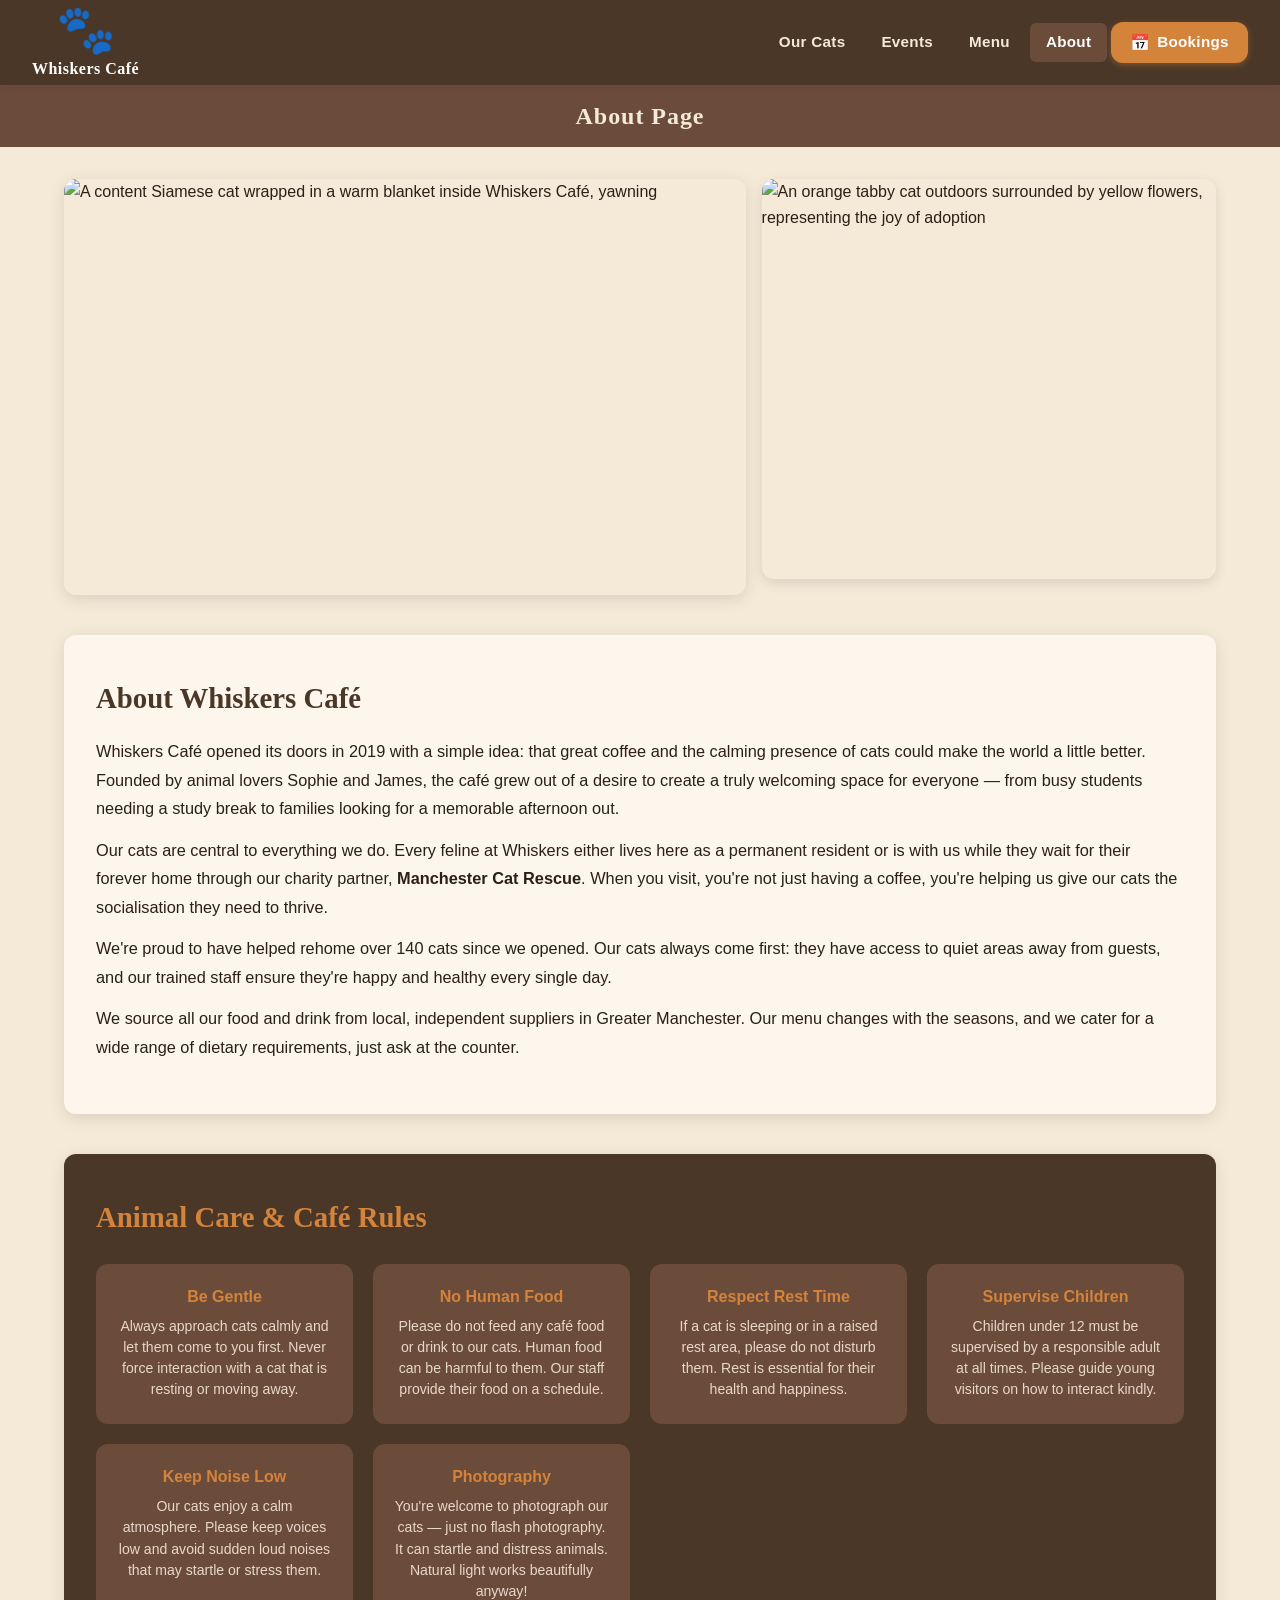
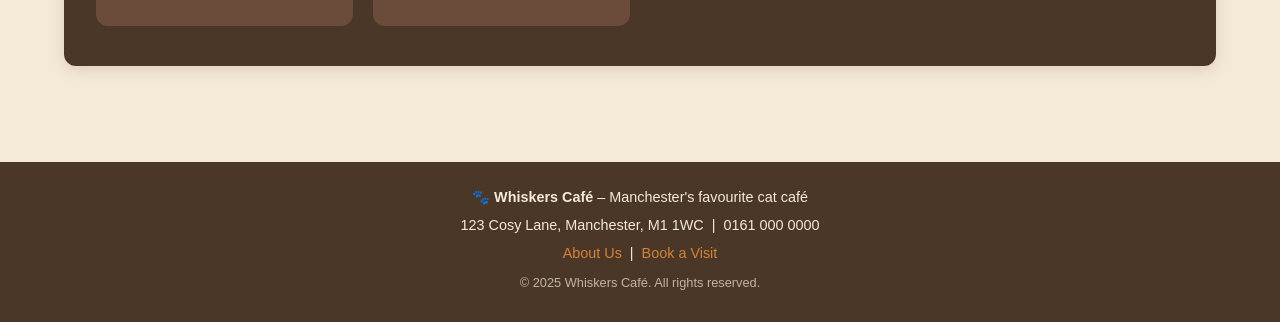
==== Pages/about.html @ 0d64968f "Add files via upload" ====
<!DOCTYPE html>
<html lang="en">
<head>
  <meta charset="UTF-8" />
  <meta name="viewport" content="width=device-width, initial-scale=1.0" />
  <title>Whiskers Café – About</title>
  <link rel="stylesheet" href="../CSS/style.css" />
</head>
<body>

  <!-- NAVIGATION BAR (shared) -->
  <nav class="navbar" role="navigation" aria-label="Main navigation">
    <a href="index.html" class="nav-logo" aria-label="Whiskers Café home">
      <span class="paw-icon" aria-hidden="true">🐾</span>
      <span class="logo-text">Whiskers Café</span>
    </a>
    <button class="nav-toggle" aria-controls="nav-links" aria-expanded="false"
            aria-label="Toggle navigation menu">
      <span></span><span></span><span></span>
    </button>
    <ul class="nav-links" id="nav-links" role="list">
      <li><a href="OurCats.html">Our Cats</a></li>
      <li><a href="events.html">Events</a></li>
      <li><a href="menu.html">Menu</a></li>
      <li><a href="about.html" class="active">About</a></li>
      <li>
        <a href="bookings.html" class="btn-booking">
          <span class="cal-icon" aria-hidden="true">📅</span>
          Bookings
        </a>
      </li>
    </ul>
  </nav>

  <!-- PAGE TITLE BANNER -->
  <div class="page-banner">
    <h1>About Page</h1>
  </div>


  <!-- MAIN CONTENT-->
  <main class="about-main">

    <!-- ── Photo gallery mosaic ──
         Large image on the left spanning both rows;
         Two smaller images stacked on the right. -->
    <section class="about-gallery" aria-label="Photo gallery of our cats and café">

      <!-- Large left image -->
      <div class="gallery-large">
        <img
          src="../Digital Assets/YawningCat.jpg"
          alt="A content Siamese cat wrapped in a warm blanket inside Whiskers Café, yawning"
          loading="lazy"
        />
      </div>

    

      <!-- Bottom-right smaller image -->
      <div class="gallery-small">
        <img
          src="../Digital Assets/LittleCat.jpg"
          alt="An orange tabby cat outdoors surrounded by yellow flowers, representing the joy of adoption"
          loading="lazy"
        />
      </div>

    </section>
    <!-- end about gallery -->


    <!-- ── About Whiskers Café description ── -->
    <section class="about-description" aria-label="About Whiskers Café">

      <h2>About Whiskers Café</h2>

      <p>
        Whiskers Café opened its doors in 2019 with a simple idea: that great coffee
        and the calming presence of cats could make the world a little better.
        Founded by animal lovers Sophie and James, the café grew out of a desire to
        create a truly welcoming space for everyone — from busy students needing a
        study break to families looking for a memorable afternoon out.
      </p>

      <p>
        Our cats are central to everything we do. Every feline at Whiskers either
        lives here as a permanent resident or is with us while they wait for their
        forever home through our charity partner, <strong>Manchester Cat Rescue</strong>.
        When you visit, you're not just having a coffee, you're helping us give our
        cats the socialisation they need to thrive.
      </p>

      <p>
        We're proud to have helped rehome over 140 cats since we opened. Our cats
        always come first: they have access to quiet areas away from guests, and
        our trained staff ensure they're happy and healthy every single day.
      </p>

      <p>
        We source all our food and drink from local, independent suppliers in
        Greater Manchester. Our menu changes with the seasons, and we cater for a
        wide range of dietary requirements, just ask at the counter.
      </p>

    </section>
    <!-- end about description -->


    <!-- ── Animal Care & Rules ──
         Displayed as an attractive grid of icon-led rule cards -->
    <section class="rules-section" aria-label="Animal care rules and guidelines">

      <h2>Animal Care &amp; Café Rules</h2>

      <!-- Grid of individual rule cards -->
      <div class="rules-grid">

        <!-- Rule card 1 -->
        <div class="rule-card">
          
          <h3>Be Gentle</h3>
          <p>Always approach cats calmly and let them come to you first.
             Never force interaction with a cat that is resting or moving away.</p>
        </div>

        <!-- Rule card 2 -->
        <div class="rule-card">
          
          <h3>No Human Food</h3>
          <p>Please do not feed any café food or drink to our cats.
             Human food can be harmful to them. Our staff provide their food on a schedule.</p>
        </div>

        <!-- Rule card 3 -->
        <div class="rule-card">
          
          <h3>Respect Rest Time</h3>
          <p>If a cat is sleeping or in a raised rest area, please do not
             disturb them. Rest is essential for their health and happiness.</p>
        </div>

        <!-- Rule card 4 -->
        <div class="rule-card">
          
          <h3>Supervise Children</h3>
          <p>Children under 12 must be supervised by a responsible adult at all
             times. Please guide young visitors on how to interact kindly.</p>
        </div>

        <!-- Rule card 5 -->
        <div class="rule-card">
          
          <h3>Keep Noise Low</h3>
          <p>Our cats enjoy a calm atmosphere. Please keep voices low and avoid
             sudden loud noises that may startle or stress them.</p>
        </div>

        <!-- Rule card 6 -->
        <div class="rule-card">
          
          <h3>Photography</h3>
          <p>You're welcome to photograph our cats — just no flash photography.
             It can startle and distress animals. Natural light works beautifully anyway!</p>
        </div>

      </div>
      <!-- end rules grid -->

    </section>
    <!-- end rules section -->

  </main>


  <!-- FOOTER (shared) -->
  <footer>
    <p>🐾 <strong>Whiskers Café</strong> – Manchester's favourite cat café</p>
    <p>123 Cosy Lane, Manchester, M1 1WC &nbsp;|&nbsp; 0161 000 0000</p>
    <p>
      <a href="about.html">About Us</a> &nbsp;|&nbsp;
      <a href="bookings.html">Book a Visit</a>
    </p>
    <p style="margin-top:0.5rem; font-size:0.8rem; opacity:0.7;">
      &copy; 2025 Whiskers Café. All rights reserved.
    </p>
  </footer>

  <script src="../JS/Script.js"></script>
</body>
</html>
---- CSS/style.css ----
/* TABLE OF CONTENTS:
   1. CSS Variables & Reset
   2. Global / Base Styles
   3. Navigation Bar (shared across all pages)
   4. Page Title Banner (shared across all pages)
   5. Footer (shared across all pages)
   6. HOME PAGE
   7. OUR CATS PAGE
   8. EVENTS PAGE
   9. MENU PAGE 
   10.ABOUT PAGE
   11.BOOKINGS PAGE
   12.Responsiveness / Media Queries
  = */


/* 
   1. CSS VARIABLES & RESET */

/* CSS custom properties (variables) for the colour scheme.
   Changing a value here updates it everywhere on the site. */
:root {
  --beige:        #f5ead8;   /* Light beige – main page background       */
  --cream:        #fdf6ec;   /* Cream – card & form backgrounds           */
  --brown-dark:   #4a3728;   /* Dark brown – nav, headings, card bodies   */
  --brown-mid:    #6b4c3b;   /* Mid brown – secondary backgrounds         */
  --brown-light:  #8b6653;   /* Light brown – borders, subtle accents     */
  --orange:       #d4833a;   /* Warm orange – primary highlight / CTAs    */
  --orange-hover: #b85e25;   /* Darker orange – button hover states       */
  --white:        #ffffff;
  --text-dark:    #2c1f16;   /* Very dark brown for body text             */
  --shadow:       rgba(74, 55, 40, 0.15);

  --font-display: 'Playfair Display', Georgia, serif;   /* headings        */
  --font-body:    'Lato', Arial, sans-serif;            /* body / UI text  */

  --radius:  12px;   /* Standard border-radius for cards / buttons */
  --radius-sm: 6px;
  --transition: 0.3s ease;
}

/* Universal box-sizing reset – prevents padding from adding to element width */
*, *::before, *::after {
  box-sizing: border-box;
  margin: 0;
  padding: 0;
}

/* ============================================================
   2. GLOBAL / BASE STYLES
   ============================================================ */

/* Base page styling shared by all pages */
body {
  background-color: var(--beige);
  color: var(--text-dark);
  font-family: var(--font-body);
  font-size: 16px;
  line-height: 1.6;
  min-height: 100vh;
}

/* Import Google Fonts for the display (heading) and body typefaces */
@import url('https://fonts.googleapis.com/css2?family=Playfair+Display:wght@400;600;700&family=Lato:wght@300;400;700&display=swap');

/* Smooth scrolling for any anchor links */
html { scroll-behavior: smooth; }

/* All images are responsive by default */
img {
  max-width: 100%;
  height: auto;
  display: block;
}

/* Utility – visually hidden but accessible to screen readers */
.sr-only {
  position: absolute;
  width: 1px; height: 1px;
  overflow: hidden;
  clip: rect(0,0,0,0);
  white-space: nowrap;
}

/* ============================================================
   3. NAVIGATION BAR
   Shared component – appears on every page
   ============================================================ */

/* Outer nav wrapper */
.navbar {
  background-color: var(--brown-dark);
  padding: 0 2rem;
  display: flex;
  align-items: center;
  justify-content: space-between;
  flex-wrap: wrap;
  gap: 0.5rem;
  min-height: 70px;
  position: sticky;
  top: 0;
  z-index: 1000;   /* Sits above all page content when scrolling */
  box-shadow: 0 2px 8px var(--shadow);
}

/* Logo block – sits on the left of the nav */
.nav-logo {
  display: flex;
  flex-direction: column;
  align-items: center;
  justify-content: center;
  gap: 0.3rem;
  text-decoration: none;
  padding: 0.4rem 0;
}

/* Paw print icon inside the logo */
.nav-logo .paw-icon {
  font-size: 3rem;
  line-height: 1;
}

/* Café name text next to the paw icon */
.nav-logo .logo-text {
  font-family: var(--font-display);
  font-size: 1rem;
  font-weight: 700;
  color: var(--white);
  letter-spacing: 0.03em;
  line-height: 1.2;
}

/* Container for the navigation links */
.nav-links {
  display: flex;
  align-items: center;
  gap: 0.25rem;
  list-style: none;
  flex-wrap: wrap;
}

/* Individual nav link anchor tags */
.nav-links a {
  display: inline-block;
  padding: 0.45rem 1rem;
  color: var(--beige);
  text-decoration: none;
  font-weight: 600;
  font-size: 0.95rem;
  border-radius: var(--radius-sm);
  transition: background var(--transition), color var(--transition);
  letter-spacing: 0.02em;
}

/* Hover state for standard nav links */
.nav-links a:hover,
.nav-links a:focus {
  background-color: var(--brown-light);
  color: var(--white);
  outline: none;
}

/* Active page indicator – highlights the current page link */
.nav-links a.active {
  background-color: var(--brown-mid);
  color: var(--white);
}

/* ── Bookings button – must stand out from other nav links ── */
.nav-links .btn-booking {
  background-color: var(--orange);
  color: var(--white);
  padding: 0.5rem 1.2rem;
  border-radius: var(--radius);
  display: flex;
  align-items: center;
  gap: 0.4rem;
  font-weight: 700;
  font-size: 0.95rem;
  box-shadow: 0 2px 6px rgba(212, 131, 58, 0.4);
  transition: background var(--transition), transform var(--transition), box-shadow var(--transition);
}

/* Hover animation for the Bookings button – slight lift effect */
.nav-links .btn-booking:hover,
.nav-links .btn-booking:focus {
  background-color: var(--orange-hover);
  transform: translateY(-2px);
  box-shadow: 0 4px 12px rgba(212, 131, 58, 0.5);
  outline: none;
}

/* Calendar icon inside the Bookings button */
.nav-links .btn-booking .cal-icon {
  font-size: 1rem;
}

/* Hamburger toggle button – hidden on desktop, shown on mobile */
.nav-toggle {
  display: none;
  flex-direction: column;
  gap: 5px;
  background: none;
  border: none;
  cursor: pointer;
  padding: 0.4rem;
}

.nav-toggle span {
  display: block;
  width: 25px;
  height: 3px;
  background-color: var(--beige);
  border-radius: 3px;
  transition: transform var(--transition), opacity var(--transition);
}

/* ============================================================
   4. PAGE TITLE BANNER
   The strip below the nav showing the page name
   ============================================================ */

.page-banner {
  background-color: var(--brown-mid);
  padding: 0.75rem 2rem;
  text-align: center;
}

.page-banner h1 {
  font-family: var(--font-display);
  color: var(--beige);
  font-size: 1.5rem;
  font-weight: 600;
  letter-spacing: 0.04em;
}

/* ============================================================
   5. FOOTER
   Shared component at the bottom of every page
   ============================================================ */

footer {
  background-color: var(--brown-dark);
  color: var(--beige);
  text-align: center;
  padding: 1.5rem 2rem;
  margin-top: 3rem;
  font-size: 0.9rem;
}

footer p { margin-bottom: 0.3rem; }
footer a { color: var(--orange); text-decoration: none; }
footer a:hover { text-decoration: underline; }


/* ============================================================
   6. HOME PAGE
   Styles specific to index.html
   ============================================================ */

/* ── Main content wrapper on the homepage ── */
.home-main {
  max-width: 1200px;
  margin: 0 auto;
  padding: 2rem 1.5rem 3rem;
}

/* ── Section 1: Hero split layout ──
   Left = intro text, Right = hero cat image */
.hero-section {
  display: grid;
  grid-template-columns: 1fr 1fr;
  gap: 2rem;
  align-items: center;
  margin-bottom: 3rem;
}

/* Dark brown text box used for intro copy */
.hero-text-box {
  background-color: var(--brown-dark);
  color: var(--white);
  padding: 2.5rem 2rem;
  border-radius: var(--radius);
  box-shadow: 0 4px 16px var(--shadow);
}

.hero-text-box h2 {
  font-family: var(--font-display);
  font-size: 2rem;
  color: var(--orange);
  margin-bottom: 1rem;
  line-height: 1.3;
}

.hero-text-box p {
  font-size: 1.05rem;
  line-height: 1.7;
  margin-bottom: 1rem;
  color: #f0e6d8;
}

/* CTA button inside the hero text box */
.hero-text-box .btn-cta {
  display: inline-block;
  margin-top: 0.5rem;
  background-color: var(--orange);
  color: var(--white);
  padding: 0.7rem 1.6rem;
  border-radius: var(--radius);
  font-weight: 700;
  text-decoration: none;
  transition: background var(--transition), transform var(--transition);
}

.hero-text-box .btn-cta:hover {
  background-color: var(--orange-hover);
  transform: translateY(-2px);
}

/* Hero image on the right side */
.hero-image {
  border-radius: var(--radius);
  overflow: hidden;
  box-shadow: 0 6px 24px var(--shadow);
  height: 100%;
  min-height: 320px;
}

.hero-image img {
  width: 100%;
  height: 100%;
  object-fit: cover;
}

/* ── Section 2: Cat of the Week ──
   Left = text, Right = image + caption */
.cotw-section {
  background-color: var(--cream);
  border-radius: var(--radius);
  padding: 2rem;
  display: grid;
  grid-template-columns: 1fr 1fr;
  gap: 2rem;
  align-items: start;
  box-shadow: 0 4px 16px var(--shadow);
}

/* Left column heading and info */
.cotw-text h2 {
  font-family: var(--font-display);
  font-size: 1.8rem;
  color: var(--brown-dark);
  margin-bottom: 0.5rem;
}

.cotw-text .cotw-name {
  font-size: 1.4rem;
  font-weight: 700;
  color: var(--orange);
  margin-bottom: 1rem;
}

.cotw-text p {
  color: var(--text-dark);
  margin-bottom: 0.75rem;
  line-height: 1.7;
}

/* Traits badge list */
.cotw-traits {
  display: flex;
  flex-wrap: wrap;
  gap: 0.5rem;
  margin: 1rem 0;
  list-style: none;
}

.cotw-traits li {
  background-color: var(--brown-dark);
  color: var(--beige);
  padding: 0.3rem 0.9rem;
  border-radius: 20px;
  font-size: 0.85rem;
  font-weight: 600;
}

/* Adoption badge */
.adoption-badge {
  display: inline-block;
  background-color: var(--orange);
  color: var(--white);
  padding: 0.4rem 1rem;
  border-radius: var(--radius);
  font-weight: 700;
  font-size: 0.9rem;
  margin-top: 0.5rem;
}

/* Right column: image + caption underneath */
.cotw-image-col {
  display: flex;
  flex-direction: column;
  gap: 1rem;
}

.cotw-image-col img {
  width: 100%;
  border-radius: var(--radius);
  box-shadow: 0 4px 12px var(--shadow);
  object-fit: cover;
  max-height: 340px;
}

/* Caption box beneath the cat of the week image */
.cotw-caption {
  background-color: var(--brown-dark);
  color: var(--white);
  padding: 1rem 1.25rem;
  border-radius: var(--radius);
  font-size: 0.95rem;
  line-height: 1.6;
}


/* ============================================================
   7. OUR CATS PAGE
   Styles specific to cats.html
   ============================================================ */

/* ── Filter bar ── */
.cats-main {
  max-width: 1200px;
  margin: 0 auto;
  padding: 2rem 1.5rem 3rem;
}

/* Filter / sort controls row */
.filter-bar {
  display: flex;
  gap: 0.75rem;
  flex-wrap: wrap;
  margin-bottom: 2rem;
  align-items: center;
}

.filter-bar label {
  font-weight: 700;
  color: var(--brown-dark);
  margin-right: 0.25rem;
}

/* Individual filter buttons (Age / Personality / Status) */
.filter-btn {
  background-color: var(--brown-dark);
  color: var(--beige);
  border: 2px solid transparent;
  padding: 0.45rem 1.1rem;
  border-radius: var(--radius);
  font-size: 0.9rem;
  font-weight: 600;
  cursor: pointer;
  font-family: var(--font-body);
  transition: background var(--transition), border-color var(--transition), transform var(--transition);
}

.filter-btn:hover,
.filter-btn.active-filter {
  background-color: var(--orange);
  border-color: var(--orange-hover);
  transform: translateY(-1px);
}

/* ── Cat profile grid ── */
.cats-grid {
  display: grid;
  grid-template-columns: repeat(3, 1fr);
  gap: 1.75rem;
}

/* Individual cat card */
.cat-card {
  background-color: var(--cream);
  border-radius: var(--radius);
  overflow: hidden;
  box-shadow: 0 4px 12px var(--shadow);
  transition: transform var(--transition), box-shadow var(--transition);
  cursor: pointer;
}

/* Hover effect – card lifts and shadow deepens */
.cat-card:hover {
  transform: translateY(-6px);
  box-shadow: 0 10px 28px rgba(74, 55, 40, 0.25);
}

/* Photo area at the top of each card */
.cat-card-img {
  width: 100%;
  height: 210px;
  object-fit: cover;
}

/* Text area below the photo */
.cat-card-body {
  background-color: var(--brown-dark);
  padding: 1.1rem 1.25rem 1.25rem;
  color: var(--white);
}

.cat-card-body h3 {
  font-family: var(--font-display);
  font-size: 1.25rem;
  color: var(--orange);
  margin-bottom: 0.3rem;
}

.cat-card-body .cat-meta {
  font-size: 0.88rem;
  color: #d8c5b0;
  margin-bottom: 0.5rem;
}

.cat-card-body p {
  font-size: 0.92rem;
  line-height: 1.55;
  color: #f0e6d8;
  margin-bottom: 0.75rem;
}

/* Adoption status badge inside each cat card */
.status-badge {
  display: inline-block;
  padding: 0.25rem 0.8rem;
  border-radius: 20px;
  font-size: 0.8rem;
  font-weight: 700;
  letter-spacing: 0.04em;
  text-transform: uppercase;
}

.status-available {
  background-color: #2e7d32;   /* Green – cat is available to adopt */
  color: #fff;
}

.status-reserved {
  background-color: #e65100;   /* Orange – cat has been reserved */
  color: #fff;
}

.status-resident {
  background-color: var(--brown-light);   /* Brown – permanent café cat */
  color: #fff;
}


/* ============================================================
   8. EVENTS PAGE
   Styles specific to events.html
   ============================================================ */

.events-main {
  max-width: 1200px;
  margin: 0 auto;
  padding: 2rem 1.5rem 3rem;
}

/* Two-column alternating layout for events (image | text) */
.event-card {
  display: grid;
  grid-template-columns: 1fr 1fr;
  gap: 2rem;
  margin-bottom: 2.5rem;
  background-color: var(--cream);
  border-radius: var(--radius);
  overflow: hidden;
  box-shadow: 0 4px 16px var(--shadow);
  transition: transform var(--transition);
}

.event-card:hover {
  transform: translateY(-4px);
}

/* Every second event reverses the column order so
   images alternate left and right for visual variety */
.event-card.reverse {
  direction: rtl;   /* reverses the visual column order  */
}

.event-card.reverse > * {
  direction: ltr;   /* reset text direction inside children */
}

/* Image side of an event card */
.event-img {
  width: 120%;
  height: 400px;
  object-fit: cover;
}

/* Text / info side of an event card */
.event-info {
  padding: 2rem 1.75rem;
  display: flex;
  flex-direction: column;
  justify-content: center;
  background-color: var(--brown-dark);
  color: var(--white);
}

.event-info .event-date {
  font-size: 0.85rem;
  font-weight: 700;
  color: var(--orange);
  text-transform: uppercase;
  letter-spacing: 0.08em;
  margin-bottom: 0.5rem;
}

.event-info h2 {
  font-family: var(--font-display);
  font-size: 1.6rem;
  color: var(--beige);
  margin-bottom: 0.75rem;
  line-height: 1.3;
}

.event-info p {
  font-size: 0.97rem;
  line-height: 1.65;
  color: #f0e6d8;
  margin-bottom: 1rem;
}

/* "Book a Spot" button inside event cards */
.btn-event {
  display: inline-block;
  background-color: var(--orange);
  color: var(--white);
  padding: 0.6rem 1.4rem;
  border-radius: var(--radius);
  font-weight: 700;
  text-decoration: none;
  align-self: flex-start;
  transition: background var(--transition), transform var(--transition);
}

.btn-event:hover {
  background-color: var(--orange-hover);
  transform: translateY(-2px);
}


/* ============================================================
   9. MENU PAGE
   Styles specific to menu.html
   ============================================================ */

.menu-main {
  max-width: 1200px;
  margin: 0 auto;
  padding: 2rem 1.5rem 3rem;
}

/* Section heading for Food / Drinks categories */
.menu-category-title {
  font-family: var(--font-display);
  font-size: 1.7rem;
  color: var(--brown-dark);
  margin: 2rem 0 1rem;
  padding-bottom: 0.5rem;
  border-bottom: 3px solid var(--orange);
  display: inline-block;
}

/* Grid of menu item cards – three per row */
.menu-grid {
  display: grid;
  grid-template-columns: repeat(3, 1fr);
  gap: 1.75rem;
  margin-bottom: 2rem;
}

/* Individual menu card */
.menu-card {
  background-color: var(--brown-dark);
  border-radius: var(--radius);
  overflow: hidden;
  box-shadow: 0 4px 12px var(--shadow);
  transition: transform var(--transition);
}

.menu-card:hover {
  transform: translateY(-5px);
}

/* Food / drink photo */
.menu-card-img {
  display: block;
  width: 100%;
  height: 220px;
  object-fit: cover;
}

/* Make the image respect the card's rounded corners at the top
   so the page background or cream doesn't show through. */
.menu-card-img {
  border-top-left-radius: var(--radius);
  border-top-right-radius: var(--radius);
}

/* Card text area */
.menu-card-body {
  background-color: var(--brown-dark);
  color: var(--white);
  padding: 1rem 1.2rem 1.2rem;
  border-bottom-left-radius: var(--radius);
  border-bottom-right-radius: var(--radius);
}

.menu-card-body h3 {
  font-family: var(--font-display);
  font-size: 1.15rem;
  color: var(--orange);
  margin-bottom: 0.3rem;
}

.menu-card-body p {
  font-size: 0.9rem;
  color: #f0e6d8;
  line-height: 1.5;
  margin-bottom: 0.6rem;
}

/* Price displayed at the bottom of each menu card */
.menu-price {
  font-size: 1.15rem;
  font-weight: 700;
  color: var(--beige);
}


/* ============================================================
   10. ABOUT PAGE
   Styles specific to about.html
   ============================================================ */

.about-main {
  max-width: 1200px;
  margin: 0 auto;
  padding: 2rem 1.5rem 3rem;
}

/* Gallery mosaic at the top of the About page */
.about-gallery {
  display: grid;
  /* Large left photo + two stacked right photos */
  grid-template-columns: 1.5fr 1fr;
  grid-template-rows: auto auto;
  gap: 1rem;
  margin-bottom: 2.5rem;
}

.about-gallery .gallery-large {
  grid-row: 1 / 3;   /* Spans both rows on the left */
  border-radius: var(--radius);
  overflow: hidden;
  box-shadow: 0 4px 16px var(--shadow);
}

.about-gallery .gallery-large img {
  width: 100%;
  height: 100%;
  object-fit: cover;
  min-height: 320px;
}

.about-gallery .gallery-small {
  border-radius: var(--radius);
  overflow: hidden;
  box-shadow: 0 4px 12px var(--shadow);
}

.about-gallery .gallery-small img {
  width: 100%;
  height: 400px;
  object-fit: cover;
}


.img-shift-down {
  object-fit: cover;
  object-position: 50% 50%; /* center the image crop horizontally and vertically */
}

/* About text / description block */
.about-description {
  background-color: var(--cream);
  border-radius: var(--radius);
  padding: 2.5rem 2rem;
  box-shadow: 0 4px 16px var(--shadow);
  margin-bottom: 2.5rem;
}

.about-description h2 {
  font-family: var(--font-display);
  font-size: 1.8rem;
  color: var(--brown-dark);
  margin-bottom: 1rem;
}

.about-description p {
  color: var(--text-dark);
  line-height: 1.75;
  margin-bottom: 0.8rem;
  font-size: 1.02rem;
}

/* ── Animal Care & Rules section ── */
.rules-section {
  background-color: var(--brown-dark);
  color: var(--white);
  border-radius: var(--radius);
  padding: 2.5rem 2rem;
  box-shadow: 0 4px 16px var(--shadow);
}

.rules-section h2 {
  font-family: var(--font-display);
  font-size: 1.8rem;
  color: var(--orange);
  margin-bottom: 1.5rem;
}

/* Grid of individual rule cards */
.rules-grid {
  display: grid;
  grid-template-columns: repeat(auto-fit, minmax(220px, 1fr));
  gap: 1.25rem;
}

/* Single rule card */
.rule-card {
  background-color: var(--brown-mid);
  border-radius: var(--radius);
  padding: 1.25rem 1.25rem 1.5rem;
  text-align: center;
  transition: transform var(--transition);
}

.rule-card:hover {
  transform: translateY(-4px);
}

/* Large emoji / icon at the top of each rule card */
.rule-icon {
  font-size: 2.4rem;
  display: block;
  margin-bottom: 0.75rem;
}

.rule-card h3 {
  font-size: 1rem;
  font-weight: 700;
  color: var(--orange);
  margin-bottom: 0.4rem;
}

.rule-card p {
  font-size: 0.88rem;
  color: #e8d8c8;
  line-height: 1.5;
}


/* ============================================================
   11. BOOKINGS PAGE
   Styles specific to bookings.html
   ============================================================ */

.bookings-main {
  max-width: 1200px;
  margin: 0 auto;
  padding: 2rem 1.5rem 3rem;
}

/* Top split layout: info text | cat photo */
.bookings-intro {
  display: grid;
  grid-template-columns: 1fr 1fr;
  gap: 2rem;
  align-items: stretch;
  margin-bottom: 2.5rem;
}

/* Left dark text box with introductory information */
.bookings-info-box {
  background-color: var(--brown-dark);
  color: var(--white);
  padding: 2rem 1.75rem;
  border-radius: var(--radius);
  box-shadow: 0 4px 16px var(--shadow);
}

.bookings-info-box h2 {
  font-family: var(--font-display);
  font-size: 1.6rem;
  color: var(--orange);
  margin-bottom: 1rem;
}

.bookings-info-box p {
  line-height: 1.7;
  color: #f0e6d8;
  margin-bottom: 0.75rem;
}

/* Detail items (icon + text) */
.booking-detail {
  display: flex;
  align-items: center;
  gap: 0.6rem;
  margin-bottom: 0.6rem;
  font-size: 0.95rem;
}

.booking-detail .detail-icon { font-size: 1.2rem; }

/* Right side cat image */
.bookings-img {
  border-radius: var(--radius);
  overflow: hidden;
  box-shadow: 0 4px 16px var(--shadow);
}

.bookings-img img {
  width: 100%;
  height: 100%;
  object-fit: cover;
  min-height: 280px;
}

/* ── Booking form ── */
.booking-form-wrapper {
  background-color: var(--cream);
  border-radius: var(--radius);
  padding: 2.5rem 2rem;
  box-shadow: 0 4px 16px var(--shadow);
  max-width: 680px;
  margin: 0 auto;
  overflow: visible;
}

.booking-form-wrapper h2 {
  font-family: var(--font-display);
  font-size: 1.6rem;
  color: var(--brown-dark);
  margin-bottom: 1.5rem;
  text-align: center;
}

/* Each form row (label + input stacked) */
.form-group {
  margin-bottom: 1.25rem;
}

/* Form labels */
.form-group label {
  display: block;
  font-weight: 700;
  color: var(--brown-dark);
  margin-bottom: 0.4rem;
  font-size: 0.95rem;
}

/* Inputs, selects and textareas share the same base style */
.form-group input,
.form-group select,
.form-group textarea {
  width: 100%;
  padding: 0.7rem 1rem;
  border: 2px solid var(--brown-light);
  border-radius: var(--radius-sm);
  background-color: var(--white);
  color: var(--text-dark);
  font-family: var(--font-body);
  font-size: 0.97rem;
  transition: border-color var(--transition), box-shadow var(--transition);
  position: relative;
}

.form-group select {
  -webkit-appearance: menulist-button;
  appearance: menulist-button;
  z-index: 9999 !important;
  position: relative !important;
  background-color: var(--white);
}

/* Focused field gets an orange outline ring */
.form-group input:focus,
.form-group select:focus,
.form-group textarea:focus {
  outline: none;
  border-color: var(--orange);
  box-shadow: 0 0 0 3px rgba(212, 131, 58, 0.2);
}

/* Terms and conditions checkbox row */
.form-check {
  display: flex;
  align-items: flex-start;
  gap: 0.6rem;
  margin-bottom: 1.5rem;
}

.form-check input[type="checkbox"] {
  width: 18px;
  height: 18px;
  min-width: 18px;
  margin-top: 0.1rem;
  accent-color: var(--orange);
  cursor: pointer;
}

.form-check label {
  font-size: 0.92rem;
  color: var(--text-dark);
  cursor: pointer;
}

/* Submit button */
.btn-submit {
  width: 100%;
  padding: 0.85rem;
  background-color: var(--orange);
  color: var(--white);
  border: none;
  border-radius: var(--radius);
  font-family: var(--font-body);
  font-size: 1.05rem;
  font-weight: 700;
  cursor: pointer;
  letter-spacing: 0.04em;
  transition: background var(--transition), transform var(--transition), box-shadow var(--transition);
}

.btn-submit:hover,
.btn-submit:focus {
  background-color: var(--orange-hover);
  transform: translateY(-2px);
  box-shadow: 0 4px 14px rgba(212, 131, 58, 0.4);
}

/* ── Validation error messages ── */
.error-msg {
  color: #c62828;
  font-size: 0.85rem;
  margin-top: 0.3rem;
  display: none;   /* Hidden by default; shown by JS when needed */
}

/* ── Success message shown after booking ──
   Hidden initially; JS fades it in */
.success-message {
  display: none;
  text-align: center;
  padding: 2rem;
  background-color: var(--brown-dark);
  border-radius: var(--radius);
  color: var(--white);
  margin-top: 1.5rem;
  animation: fadeInUp 0.6s ease forwards;
}

.success-message .success-icon {
  font-size: 3.5rem;
  display: block;
  margin-bottom: 1rem;
  animation: bounceIn 0.6s 0.3s both;
}

.success-message h3 {
  font-family: var(--font-display);
  font-size: 1.6rem;
  color: var(--orange);
  margin-bottom: 0.5rem;
}

.success-message p {
  font-size: 1rem;
  color: #f0e6d8;
}

/* ── Keyframe animations used by the success message ── */
@keyframes fadeInUp {
  from { opacity: 0; transform: translateY(20px); }
  to   { opacity: 1; transform: translateY(0);    }
}

@keyframes bounceIn {
  0%   { transform: scale(0.5); opacity: 0; }
  60%  { transform: scale(1.15); }
  80%  { transform: scale(0.95); }
  100% { transform: scale(1); opacity: 1; }
}


/* ============================================================
   12. RESPONSIVE / MEDIA QUERIES
   ============================================================ */

/* ── Tablet breakpoint (max 900px) ── */
@media (max-width: 900px) {

  /* Navbar: stack links below the logo area */
  .nav-toggle {
    display: flex;   /* Show hamburger icon */
  }

  /* Nav links are hidden until toggled */
  .nav-links {
    display: none;
    width: 100%;
    flex-basis: 100%;
    order: 3;
    flex-direction: column;
    align-items: flex-start;
    padding: 0.75rem 0;
    gap: 0.15rem;
    background-color: var(--brown-mid);
    margin-top: 0.5rem;
  }

  .nav-links.open {
    display: flex;   /* JS toggles this class to show the menu */
  }

  .nav-links a,
  .nav-links .btn-booking {
    width: 100%;
    justify-content: flex-start;
  }

  /* Homepage: stack hero and cat of the week into single columns */
  .hero-section,
  .cotw-section,
  .bookings-intro {
    grid-template-columns: 1fr;
  }

  /* Events and bookings page: stack columns */
  .event-card {
    grid-template-columns: 1fr;
  }

  .event-card.reverse { direction: ltr; }

  /* 3-col grids drop to 2 columns on tablet */
  .cats-grid,
  .menu-grid {
    grid-template-columns: repeat(2, 1fr);
  }

  /* About gallery: stack left and right */
  .about-gallery {
    grid-template-columns: 1fr;
  }

  .about-gallery .gallery-large { grid-row: auto; }
}

/* ── Mobile breakpoint (max 600px) ── */
@media (max-width: 600px) {

  .page-banner h1 { font-size: 1.2rem; }

  .hero-text-box h2 { font-size: 1.5rem; }

  /* All multi-column grids become single column on mobile */
  .cats-grid,
  .menu-grid,
  .rules-grid {
    grid-template-columns: 1fr;
  }

  .cotw-section,
  .hero-section,
  .bookings-intro,
  .event-card {
    grid-template-columns: 1fr;
  }

  .booking-form-wrapper {
    padding: 1.5rem 1.25rem;
    overflow: visible;
  }

  .booking-form-wrapper,
  .bookings-main,
  .bookings-intro,
  .form-group {
    overflow: visible;
  }

  .form-group select {
    z-index: 9999 !important;
    position: relative !important;
  }

  .nav-links,
  .nav-toggle {
    position: relative;
    z-index: 1001;
  }
}
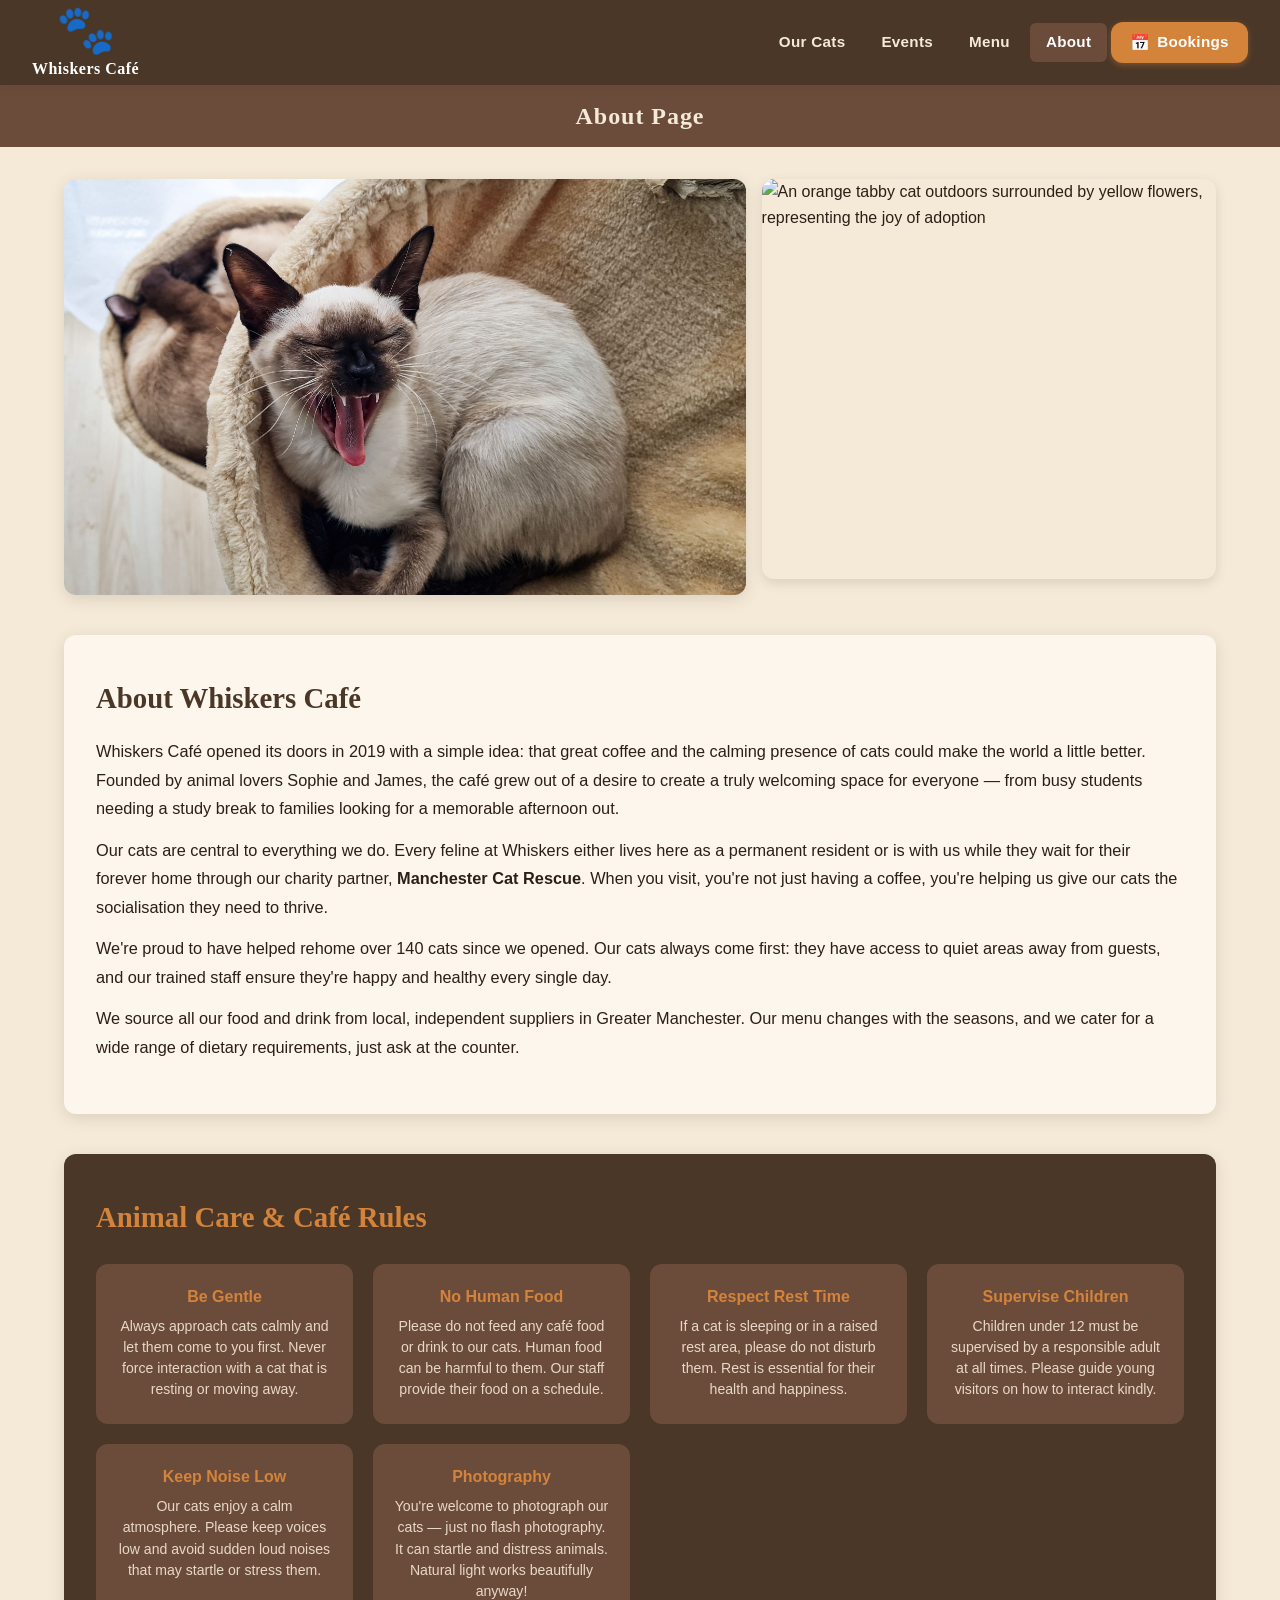
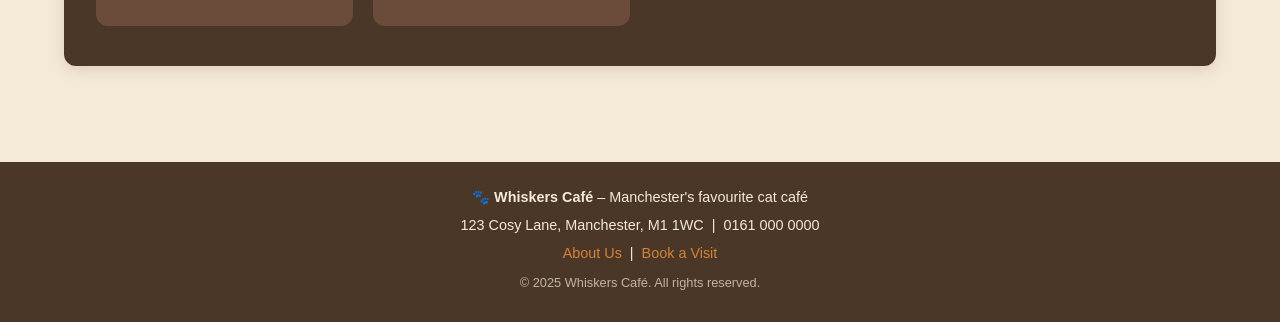
==== commit 4a53b81e: "Add files via upload" ====
--- a/Pages/about.html
+++ b/Pages/about.html
@@ -3,6 +3,7 @@
 <head>
   <meta charset="UTF-8" />
   <meta name="viewport" content="width=device-width, initial-scale=1.0" />
+  <meta name="description" content="Visit Whiskers Café for a unique cat café experience. Meet friendly cats, enjoy food and drinks, learn about adoption opportunities and book your visit online." />
   <title>Whiskers Café – About</title>
   <link rel="stylesheet" href="../CSS/style.css" />
 </head>
--- a/CSS/style.css
+++ b/CSS/style.css
@@ -190,6 +190,13 @@
   outline: none;
 }
 
+/* When the Bookings button is the active page, keep the prominent orange styling */
+.nav-links .btn-booking.active {
+  background-color: var(--orange);
+  color: var(--white);
+  box-shadow: 0 6px 18px rgba(212, 131, 58, 0.55);
+}
+
 /* Calendar icon inside the Bookings button */
 .nav-links .btn-booking .cal-icon {
   font-size: 1rem;
@@ -1205,7 +1212,7 @@
   }
 
   .form-group select {
-    z-index: 9999 !important;
+    z-index: 1000 !important;
     position: relative !important;
   }
 
